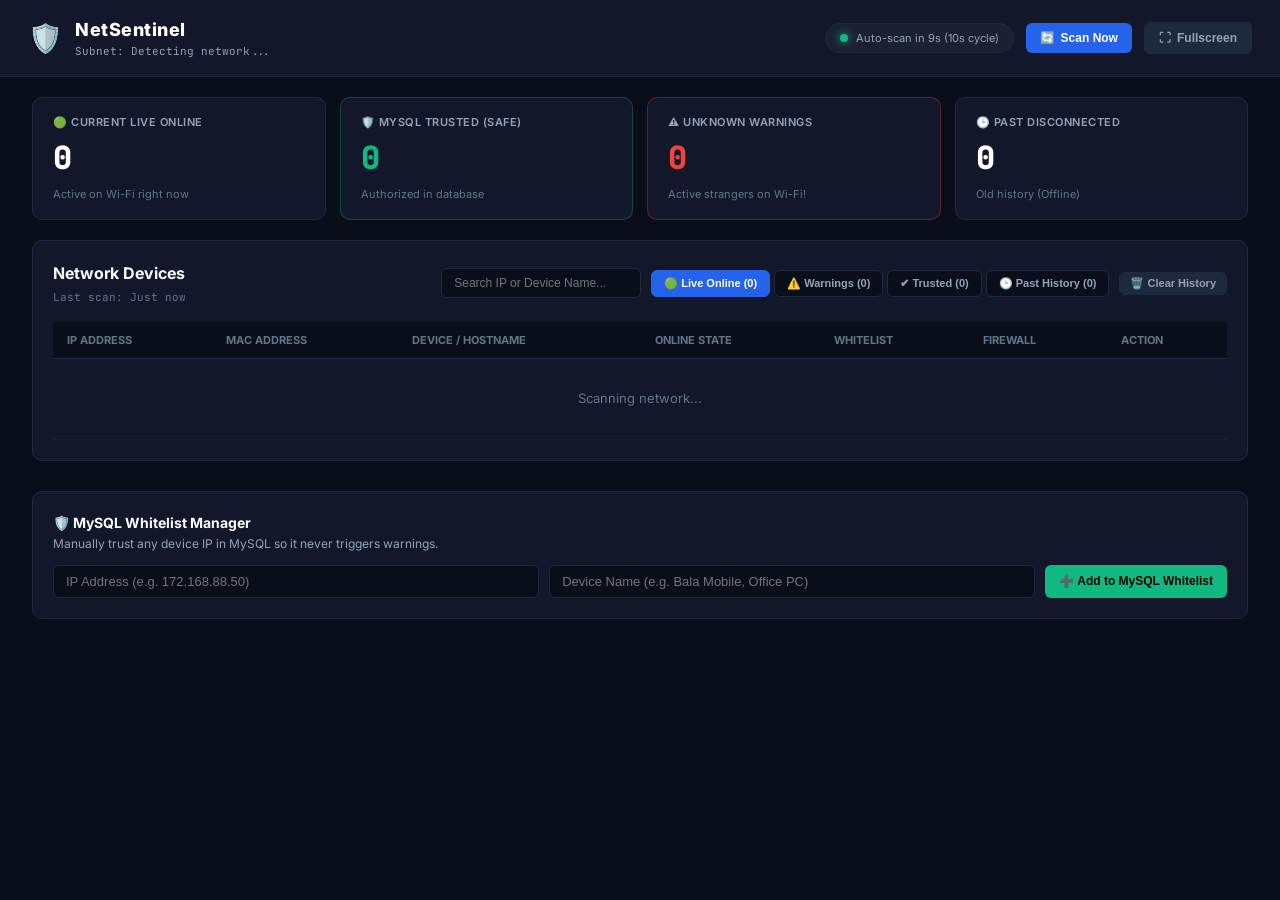
==== Mentrox/static/index.html @ 7c50d4fc "Add files via upload" ====
<!DOCTYPE html>
<html lang="en">
<head>
  <meta charset="UTF-8">
  <meta name="viewport" content="width=device-width, initial-scale=1.0">
  <title>NetSentinel | Live Network Monitor</title>
  <link rel="preconnect" href="https://fonts.googleapis.com">
  <link rel="preconnect" href="https://fonts.gstatic.com" crossorigin>
  <link href="https://fonts.googleapis.com/css2?family=Inter:wght@400;500;600;700;800&family=JetBrains+Mono:wght@500;700&display=swap" rel="stylesheet">
  <link rel="stylesheet" href="style.css">
</head>
<body>

  <!-- Top Simple Navigation -->
  <header class="navbar">
    <div class="brand">
      <span class="brand-icon">🛡️</span>
      <div class="brand-info">
        <h1>NetSentinel</h1>
        <p id="net-subnet-text">Subnet: Detecting network...</p>
      </div>
    </div>

    <div class="nav-right">
      <div class="scan-pill" id="scan-pill">
        <span class="dot"></span>
        <span id="scan-pill-text">Auto-Scan (Every 10s)</span>
      </div>
      <!-- Manual Scan Button -->
      <button class="btn btn-primary" id="btn-scan">
        <span id="scan-icon">🔄</span> Scan Now
      </button>

      <!-- Fullscreen Toggle Button -->
      <button class="btn btn-secondary" id="btn-fullscreen" title="Toggle Fullscreen Mode">
        <span id="fs-icon">⛶</span> Fullscreen
      </button>
    </div>
  </header>

  <main class="container">

    <!-- 4 Clear Metric Cards -->
    <div class="stats-row">
      <div class="stat-card">
        <span class="stat-title">🟢 Current Live Online</span>
        <span class="stat-number" id="num-online">0</span>
        <span class="stat-sub">Active on Wi-Fi right now</span>
      </div>

      <div class="stat-card card-safe">
        <span class="stat-title">🛡️ MySQL Trusted (Safe)</span>
        <span class="stat-number color-safe" id="num-safe">0</span>
        <span class="stat-sub">Authorized in database</span>
      </div>

      <div class="stat-card card-danger" id="box-warning-stat">
        <span class="stat-title">⚠️ Unknown Warnings</span>
        <span class="stat-number color-danger" id="num-warn">0</span>
        <span class="stat-sub">Active strangers on Wi-Fi!</span>
      </div>

      <div class="stat-card">
        <span class="stat-title">🕒 Past Disconnected</span>
        <span class="stat-number color-dim" id="num-offline">0</span>
        <span class="stat-sub">Old history (Offline)</span>
      </div>
    </div>

    <!-- Red Alert Box: Only shows for CURRENTLY ONLINE unknown IPs -->
    <div class="alert-box" id="warning-banner" style="display: none;">
      <div class="alert-header">
        <div class="alert-title">
          <span class="alert-badge">⚠️ LIVE WARNING</span>
          <h3>Unknown Device Currently Connected to Your Network</h3>
        </div>
        <span class="alert-help">These devices are responding live right now but are not in your MySQL whitelist. Click <strong>Trust</strong> or <strong>Block</strong>.</span>
      </div>
      <div class="alert-cards-grid" id="warning-list"></div>
    </div>

    <!-- Devices Table Panel -->
    <div class="panel">
      <div class="panel-top">
        <div class="panel-left">
          <h2>Network Devices</h2>
          <span class="panel-meta" id="scan-time-meta">Last scan: Just now</span>
        </div>

        <div class="panel-actions">
          <input type="text" id="search-input" placeholder="Search IP or Device Name..." class="search-box">
          
          <!-- Category Tabs -->
          <div class="filter-group">
            <button class="tab-btn active" data-tab="online">🟢 Live Online (<span id="tab-count-online">0</span>)</button>
            <button class="tab-btn btn-tab-warn" data-tab="warn">⚠️ Warnings (<span id="tab-count-warn">0</span>)</button>
            <button class="tab-btn" data-tab="safe">✔ Trusted (<span id="tab-count-safe">0</span>)</button>
            <button class="tab-btn" data-tab="offline">🕒 Past History (<span id="tab-count-offline">0</span>)</button>
          </div>

          <!-- Clear Past Offline History Button -->
          <button class="btn btn-secondary btn-sm" id="btn-clear-history" title="Clear all past disconnected devices">
            🗑️ Clear History
          </button>
        </div>
      </div>

      <div class="table-wrap">
        <table class="simple-table">
          <thead>
            <tr>
              <th>IP ADDRESS</th>
              <th>MAC ADDRESS</th>
              <th>DEVICE / HOSTNAME</th>
              <th>ONLINE STATE</th>
              <th>WHITELIST</th>
              <th>FIREWALL</th>
              <th>ACTION</th>
            </tr>
          </thead>
          <tbody id="devices-tbody">
            <tr><td colspan="7" class="empty-cell">Scanning network...</td></tr>
          </tbody>
        </table>
      </div>
    </div>

    <!-- Quick Manual Whitelist Add (Bottom) -->
    <div class="panel simple-add-panel">
      <div class="add-header">
        <h3>🛡️ MySQL Whitelist Manager</h3>
        <p>Manually trust any device IP in MySQL so it never triggers warnings.</p>
      </div>

      <form id="form-quick-add" class="quick-form">
        <input type="text" id="manual-ip" placeholder="IP Address (e.g. 172.168.88.50)" required>
        <input type="text" id="manual-name" placeholder="Device Name (e.g. Bala Mobile, Office PC)">
        <button type="submit" class="btn btn-safe">➕ Add to MySQL Whitelist</button>
      </form>
    </div>

  </main>

  <script src="app.js"></script>
</body>
</html>
---- Mentrox/static/style.css ----
/* NetSentinel: Clean & Simple Theme */
:root {
  --bg-main: #0a0e1a;
  --bg-card: #121829;
  --bg-hover: #182035;
  --border: #1f2a42;
  --border-focus: #3b82f6;

  --text: #f8fafc;
  --text-muted: #94a3b8;
  --text-dim: #64748b;

  --green: #10b981;
  --green-bg: rgba(16, 185, 129, 0.12);
  --red: #ef4444;
  --red-bg: rgba(239, 68, 68, 0.12);
  --yellow: #f59e0b;
  --blue: #0284c7;

  --radius: 10px;
  --font: 'Inter', -apple-system, BlinkMacSystemFont, sans-serif;
  --mono: 'JetBrains Mono', monospace;
}

* {
  box-sizing: border-box;
  margin: 0;
  padding: 0;
}

body {
  background-color: var(--bg-main);
  color: var(--text);
  font-family: var(--font);
  font-size: 14px;
  line-height: 1.5;
  min-height: 100vh;
}

/* Navbar */
.navbar {
  display: flex;
  justify-content: space-between;
  align-items: center;
  padding: 16px 28px;
  background: var(--bg-card);
  border-bottom: 1px solid var(--border);
  position: sticky;
  top: 0;
  z-index: 100;
}

.brand {
  display: flex;
  align-items: center;
  gap: 12px;
}

.brand-icon {
  font-size: 28px;
}

.brand-info h1 {
  font-size: 18px;
  font-weight: 800;
  color: #fff;
  letter-spacing: 0.5px;
}

.brand-info p {
  font-size: 11px;
  color: var(--text-muted);
  font-family: var(--mono);
}

.nav-right {
  display: flex;
  align-items: center;
  gap: 12px;
}

.scan-pill {
  display: flex;
  align-items: center;
  gap: 8px;
  padding: 6px 14px;
  background: rgba(255, 255, 255, 0.04);
  border: 1px solid var(--border);
  border-radius: 20px;
  font-size: 11px;
  color: var(--text-muted);
}

.dot {
  width: 8px;
  height: 8px;
  border-radius: 50%;
  background: var(--green);
  box-shadow: 0 0 8px var(--green);
  animation: pulse 2s infinite ease-in-out;
}

@keyframes pulse {
  0% { transform: scale(0.9); opacity: 0.7; }
  50% { transform: scale(1.3); opacity: 1; }
  100% { transform: scale(0.9); opacity: 0.7; }
}

/* Container - Full Screen Width */
.container {
  width: 100%;
  max-width: 100%;
  margin: 0;
  padding: 20px 32px;
  display: flex;
  flex-direction: column;
  gap: 20px;
}

/* 4 Simple Stats Cards */
.stats-row {
  display: grid;
  grid-template-columns: repeat(4, 1fr);
  gap: 14px;
}

@media (max-width: 860px) {
  .stats-row {
    grid-template-columns: repeat(2, 1fr);
  }
}

.stat-card {
  background: var(--bg-card);
  border: 1px solid var(--border);
  border-radius: var(--radius);
  padding: 16px 20px;
  display: flex;
  flex-direction: column;
}

.stat-title {
  font-size: 11px;
  color: var(--text-muted);
  font-weight: 600;
  text-transform: uppercase;
  letter-spacing: 0.5px;
}

.stat-number {
  font-size: 32px;
  font-weight: 800;
  font-family: var(--mono);
  margin: 4px 0;
  color: #fff;
}

.stat-sub {
  font-size: 11px;
  color: var(--text-dim);
}

.card-safe {
  border-color: rgba(16, 185, 129, 0.3);
}

.card-danger {
  border-color: rgba(239, 68, 68, 0.3);
}

.card-danger.active-alert {
  background: linear-gradient(135deg, rgba(239, 68, 68, 0.15), var(--bg-card));
  border-color: var(--red);
  box-shadow: 0 0 16px rgba(239, 68, 68, 0.2);
}

.color-safe { color: var(--green) !important; }
.color-danger { color: var(--red) !important; }
.color-blocked { color: #f87171 !important; }

/* Red Warning Banner */
.alert-box {
  background: linear-gradient(180deg, rgba(239, 68, 68, 0.15), rgba(239, 68, 68, 0.05));
  border: 1px solid rgba(239, 68, 68, 0.4);
  border-left: 5px solid var(--red);
  border-radius: var(--radius);
  padding: 18px 20px;
}

.alert-header {
  margin-bottom: 14px;
}

.alert-title {
  display: flex;
  align-items: center;
  gap: 10px;
  margin-bottom: 4px;
}

.alert-badge {
  background: var(--red);
  color: #fff;
  font-size: 10px;
  font-weight: 800;
  padding: 2px 8px;
  border-radius: 4px;
}

.alert-title h3 {
  font-size: 16px;
  font-weight: 700;
}

.alert-help {
  font-size: 12px;
  color: #cbd5e1;
}

.alert-cards-grid {
  display: grid;
  grid-template-columns: repeat(auto-fill, minmax(280px, 1fr));
  gap: 10px;
}

.warn-card {
  background: #181726;
  border: 1px solid rgba(239, 68, 68, 0.3);
  border-radius: 8px;
  padding: 12px 14px;
  display: flex;
  flex-direction: column;
  gap: 6px;
}

.warn-card-ip {
  font-size: 16px;
  font-weight: 800;
  font-family: var(--mono);
  color: #fca5a5;
}

.warn-card-meta {
  font-size: 11px;
  color: var(--text-muted);
}

.warn-card-actions {
  display: flex;
  gap: 8px;
  margin-top: 6px;
  padding-top: 8px;
  border-top: 1px solid rgba(255, 255, 255, 0.05);
}

/* Simple Panel */
.panel {
  background: var(--bg-card);
  border: 1px solid var(--border);
  border-radius: var(--radius);
  padding: 20px;
}

.panel-top {
  display: flex;
  justify-content: space-between;
  align-items: center;
  margin-bottom: 16px;
  flex-wrap: wrap;
  gap: 12px;
}

.panel-left h2 {
  font-size: 16px;
  font-weight: 700;
}

.panel-meta {
  font-size: 11px;
  color: var(--text-dim);
  font-family: var(--mono);
}

.panel-actions {
  display: flex;
  align-items: center;
  gap: 10px;
  flex-wrap: wrap;
}

.search-box {
  background: #090e1a;
  border: 1px solid var(--border);
  color: #fff;
  padding: 7px 12px;
  border-radius: 6px;
  font-size: 12px;
  width: 200px;
  outline: none;
}

.search-box:focus {
  border-color: var(--blue);
}

.filter-group {
  display: flex;
  gap: 4px;
}

.tab-btn {
  background: #090e1a;
  border: 1px solid var(--border);
  color: var(--text-muted);
  padding: 6px 12px;
  border-radius: 6px;
  font-size: 11px;
  font-weight: 600;
  cursor: pointer;
}

.tab-btn:hover {
  color: #fff;
}

.tab-btn.active {
  background: #2563eb;
  color: #fff;
  border-color: #2563eb;
}

.btn-tab-warn.active {
  background: var(--red);
  border-color: var(--red);
}

/* Simple Table */
.table-wrap {
  overflow-x: auto;
}

.simple-table {
  width: 100%;
  border-collapse: collapse;
  text-align: left;
  font-size: 13px;
}

.simple-table th {
  padding: 10px 14px;
  background: #090e1a;
  color: var(--text-dim);
  font-size: 11px;
  font-weight: 700;
  border-bottom: 1px solid var(--border);
}

.simple-table td {
  padding: 12px 14px;
  border-bottom: 1px solid #172138;
}

.simple-table tr:hover {
  background: var(--bg-hover);
}

.row-warn {
  background: rgba(239, 68, 68, 0.05);
}

.ip-text {
  font-family: var(--mono);
  font-weight: 700;
  color: #fff;
}

.mac-text {
  font-family: var(--mono);
  font-size: 11px;
  color: var(--text-muted);
}

/* Badges */
.badge {
  display: inline-flex;
  align-items: center;
  gap: 4px;
  padding: 4px 8px;
  border-radius: 4px;
  font-size: 11px;
  font-weight: 700;
}

.badge-safe {
  background: var(--green-bg);
  color: var(--green);
  border: 1px solid rgba(16, 185, 129, 0.3);
}

.badge-warn {
  background: var(--red-bg);
  color: var(--red);
  border: 1px solid rgba(239, 68, 68, 0.3);
}

.badge-blocked {
  background: rgba(239, 68, 68, 0.2);
  color: #fca5a5;
  border: 1px solid #ef4444;
}

.empty-cell {
  text-align: center;
  padding: 30px !important;
  color: var(--text-dim);
}

/* Buttons */
.btn {
  display: inline-flex;
  align-items: center;
  justify-content: center;
  gap: 6px;
  padding: 8px 14px;
  border-radius: 6px;
  font-size: 12px;
  font-weight: 600;
  cursor: pointer;
  border: none;
  transition: all 0.2s;
}

.btn-primary {
  background: #2563eb;
  color: #fff;
}

.btn-primary:hover {
  background: #1d4ed8;
}

.btn-safe {
  background: var(--green);
  color: #000;
  font-weight: 700;
}

.btn-safe:hover {
  background: #059669;
}

.btn-danger {
  background: var(--red);
  color: #fff;
}

.btn-danger:hover {
  background: #dc2626;
}

.btn-secondary {
  background: #1e293b;
  border: 1px solid var(--border);
  color: var(--text-muted);
}

.btn-secondary:hover {
  background: #334155;
  color: #fff;
}

.btn-sm {
  padding: 4px 10px;
  font-size: 11px;
}

.action-btns {
  display: flex;
  gap: 6px;
}

/* Quick Add Whitelist Bottom Panel */
.simple-add-panel {
  margin-top: 10px;
}

.add-header {
  margin-bottom: 12px;
}

.add-header h3 {
  font-size: 14px;
  font-weight: 700;
  margin-bottom: 2px;
}

.add-header p {
  font-size: 12px;
  color: var(--text-muted);
}

.quick-form {
  display: flex;
  gap: 10px;
  flex-wrap: wrap;
}

.quick-form input {
  background: #090e1a;
  border: 1px solid var(--border);
  color: #fff;
  padding: 8px 12px;
  border-radius: 6px;
  font-size: 13px;
  flex: 1;
  min-width: 220px;
  outline: none;
}

.quick-form input:focus {
  border-color: var(--border-focus);
}
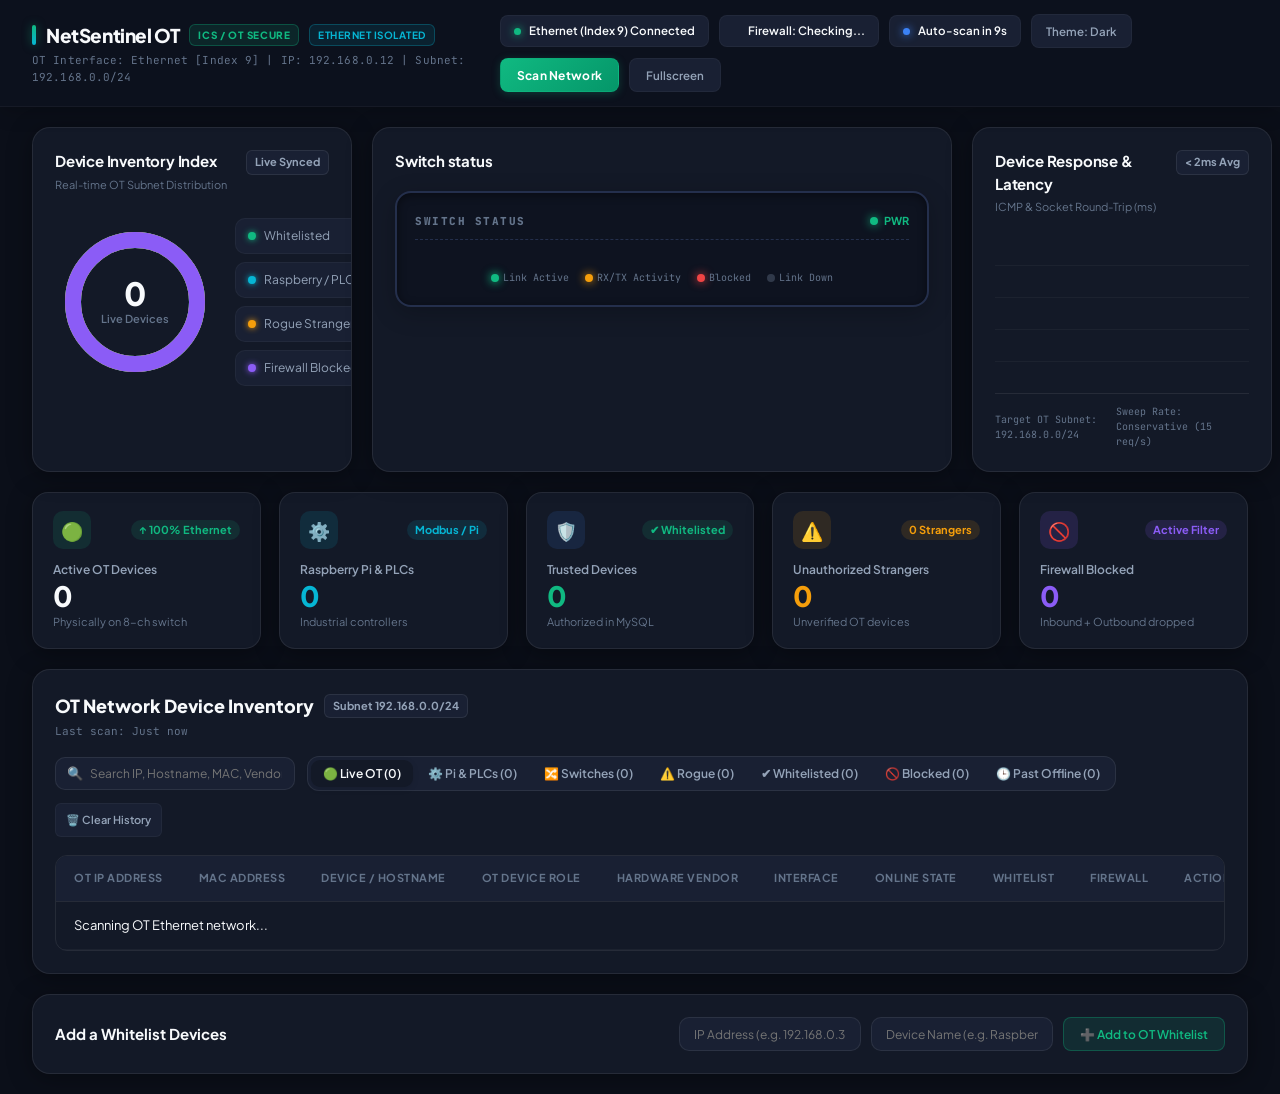
==== commit c53ed7fc: "Add files via upload" ====
--- a/Mentrox/static/index.html
+++ b/Mentrox/static/index.html
@@ -1,105 +1,317 @@
 <!DOCTYPE html>
-<html lang="en">
+<html lang="en" data-theme="dark">
+
 <head>
   <meta charset="UTF-8">
   <meta name="viewport" content="width=device-width, initial-scale=1.0">
-  <title>NetSentinel | Live Network Monitor</title>
+  <title>NetSentinel OT | Industrial Network Security & Switch Discovery</title>
   <link rel="preconnect" href="https://fonts.googleapis.com">
   <link rel="preconnect" href="https://fonts.gstatic.com" crossorigin>
-  <link href="https://fonts.googleapis.com/css2?family=Inter:wght@400;500;600;700;800&family=JetBrains+Mono:wght@500;700&display=swap" rel="stylesheet">
+  <link
+    href="https://fonts.googleapis.com/css2?family=Plus+Jakarta+Sans:wght@400;500;600;700;800&family=JetBrains+Mono:wght@500;700&display=swap"
+    rel="stylesheet">
   <link rel="stylesheet" href="style.css">
 </head>
+
 <body>
 
-  <!-- Top Simple Navigation -->
+  <!-- Top Navigation Bar -->
   <header class="navbar">
     <div class="brand">
-      <span class="brand-icon">🛡️</span>
       <div class="brand-info">
-        <h1>NetSentinel</h1>
-        <p id="net-subnet-text">Subnet: Detecting network...</p>
+        <div class="brand-title-row">
+          <h1>NetSentinel OT</h1>
+          <span class="ot-badge">ICS / OT SECURE</span>
+          <span class="isolation-badge">ETHERNET ISOLATED</span>
+        </div>
+        <p id="net-subnet-text">OT Interface: Ethernet [Index 9] | IP: 192.168.0.12 | Subnet: 192.168.0.0/24</p>
       </div>
     </div>
 
     <div class="nav-right">
-      <div class="scan-pill" id="scan-pill">
-        <span class="dot"></span>
-        <span id="scan-pill-text">Auto-Scan (Every 10s)</span>
-      </div>
+      <!-- Interface Connection Pill -->
+      <div class="status-pill" id="iface-pill">
+        <span class="dot dot-green" id="iface-dot"></span>
+        <span id="iface-status-text">Ethernet (Index 9) Connected</span>
+      </div>
+
+      <!-- Windows Firewall Privilege Pill -->
+      <div class="status-pill" id="admin-pill" title="Firewall privilege level">
+        <span class="dot" id="admin-dot"></span>
+        <span id="admin-pill-text">Firewall: Checking...</span>
+      </div>
+
+      <!-- Auto-Scan Countdown Pill -->
+      <div class="status-pill scan-pill" id="scan-pill">
+        <span class="dot dot-pulse" id="scan-pulse-dot"></span>
+        <span id="scan-pill-text">Auto-scan in 10s</span>
+      </div>
+
+      <!-- Theme Switcher (Dark / Light Mode) -->
+      <button class="theme-toggle-btn" id="btn-theme-toggle" title="Switch Theme (Dark / Light Mode)">
+        <span id="theme-icon">Theme: Dark</span>
+      </button>
+
       <!-- Manual Scan Button -->
-      <button class="btn btn-primary" id="btn-scan">
-        <span id="scan-icon">🔄</span> Scan Now
+      <button class="btn btn-primary" id="btn-scan" title="Trigger instant conservative OT network scan">
+        <span id="scan-icon" class="scan-indicator"></span>Scan Network
       </button>
 
       <!-- Fullscreen Toggle Button -->
       <button class="btn btn-secondary" id="btn-fullscreen" title="Toggle Fullscreen Mode">
-        <span id="fs-icon">⛶</span> Fullscreen
+        Fullscreen
       </button>
     </div>
   </header>
 
   <main class="container">
 
-    <!-- 4 Clear Metric Cards -->
-    <div class="stats-row">
-      <div class="stat-card">
-        <span class="stat-title">🟢 Current Live Online</span>
-        <span class="stat-number" id="num-online">0</span>
-        <span class="stat-sub">Active on Wi-Fi right now</span>
-      </div>
-
-      <div class="stat-card card-safe">
-        <span class="stat-title">🛡️ MySQL Trusted (Safe)</span>
-        <span class="stat-number color-safe" id="num-safe">0</span>
-        <span class="stat-sub">Authorized in database</span>
-      </div>
-
-      <div class="stat-card card-danger" id="box-warning-stat">
-        <span class="stat-title">⚠️ Unknown Warnings</span>
-        <span class="stat-number color-danger" id="num-warn">0</span>
-        <span class="stat-sub">Active strangers on Wi-Fi!</span>
-      </div>
-
-      <div class="stat-card">
-        <span class="stat-title">🕒 Past Disconnected</span>
-        <span class="stat-number color-dim" id="num-offline">0</span>
-        <span class="stat-sub">Old history (Offline)</span>
-      </div>
-    </div>
-
-    <!-- Red Alert Box: Only shows for CURRENTLY ONLINE unknown IPs -->
-    <div class="alert-box" id="warning-banner" style="display: none;">
+    <!-- Disconnected Alert Banner (Hidden by default, shown if Ethernet cable unplugged) -->
+    <div class="alert-box alert-disconnected" id="disconnect-banner" style="display: none;">
       <div class="alert-header">
         <div class="alert-title">
-          <span class="alert-badge">⚠️ LIVE WARNING</span>
-          <h3>Unknown Device Currently Connected to Your Network</h3>
-        </div>
-        <span class="alert-help">These devices are responding live right now but are not in your MySQL whitelist. Click <strong>Trust</strong> or <strong>Block</strong>.</span>
+          <span class="alert-badge">⚠️ OT NETWORK OFFLINE</span>
+          <h3 id="disconnect-title">Ethernet (OT Network) Disconnected</h3>
+        </div>
+        <span class="alert-help" id="disconnect-help">Please verify the Ethernet cable is securely connected between
+          your laptop and the 8-channel OT switch, and verify the switch is powered on.</span>
+      </div>
+    </div>
+
+    <!-- ===================================================================== -->
+    <!-- SECTION 1: GRAPHICAL DATA & ANIMATIONS (Inspired by modern analytics) -->
+    <!-- ===================================================================== -->
+    <section class="visual-hub-grid">
+
+      <!-- CARD 1: Device Security & Inventory Donut Index -->
+      <div class="glass-card donut-card">
+        <div class="card-header">
+          <div class="card-title-group">
+            <h3>Device Inventory Index</h3>
+            <span class="card-subtitle">Real-time OT Subnet Distribution</span>
+          </div>
+          <span class="badge badge-subtle" id="donut-sync-badge">Live Synced</span>
+        </div>
+
+        <div class="donut-chart-container">
+          <div class="donut-chart-wrapper">
+            <svg class="donut-svg" viewBox="0 0 160 160">
+              <circle class="donut-bg" cx="80" cy="80" r="62" />
+              <!-- Segments rendered dynamically via app.js -->
+              <circle id="donut-segment-safe" class="donut-seg seg-safe" cx="80" cy="80" r="62" />
+              <circle id="donut-segment-plc" class="donut-seg seg-plc" cx="80" cy="80" r="62" />
+              <circle id="donut-segment-warn" class="donut-seg seg-warn" cx="80" cy="80" r="62" />
+              <circle id="donut-segment-blocked" class="donut-seg seg-blocked" cx="80" cy="80" r="62" />
+            </svg>
+            <div class="donut-center-data">
+              <span class="donut-big-num" id="donut-total-num">0</span>
+              <span class="donut-sub-text">Live Devices</span>
+            </div>
+          </div>
+
+          <!-- Donut Breakdown Badges -->
+          <div class="donut-legend-grid">
+            <div class="legend-pill" id="leg-safe">
+              <span class="legend-dot dot-safe"></span>
+              <span class="legend-label">Whitelisted</span>
+              <strong class="legend-value" id="leg-safe-val">0</strong>
+            </div>
+            <div class="legend-pill" id="leg-plc">
+              <span class="legend-dot dot-plc"></span>
+              <span class="legend-label">Raspberry / PLC</span>
+              <strong class="legend-value" id="leg-plc-val">0</strong>
+            </div>
+            <div class="legend-pill" id="leg-warn">
+              <span class="legend-dot dot-warn"></span>
+              <span class="legend-label">Rogue Strangers</span>
+              <strong class="legend-value" id="leg-warn-val">0</strong>
+            </div>
+            <div class="legend-pill" id="leg-blocked">
+              <span class="legend-dot dot-blocked"></span>
+              <span class="legend-label">Firewall Blocked</span>
+              <strong class="legend-value" id="leg-blocked-val">0</strong>
+            </div>
+          </div>
+        </div>
+      </div>
+
+      <!-- CARD 2: Physical 8-Port Switch Visualizer -->
+      <div class="glass-card switch-visualizer-card">
+        <div class="card-header">
+          <div class="card-title-group">
+            <h3>Switch status</h3>
+          </div>
+        </div>
+
+        <div class="switch-chassis">
+          <div class="switch-bezel">
+            <div class="switch-branding">
+              <span class="switch-logo">SWITCH STATUS</span>
+              <span class="switch-power-led" title="Power OK"><span class="led-dot led-green-pulse"></span> PWR</span>
+            </div>
+
+            <!-- 8 RJ45 Ports Layout (Enlarged Size with Dynamic Pulse & Traffic Animations) -->
+            <div class="switch-ports-grid" id="switch-ports-container">
+              <!-- Dynamically populated 8 ports via app.js -->
+            </div>
+          </div>
+          <div class="switch-footer-note">
+            <span class="port-legend-item"><span class="led-dot led-green"></span> Link Active</span>
+            <span class="port-legend-item"><span class="led-dot led-amber-blink"></span> RX/TX Activity</span>
+            <span class="port-legend-item"><span class="led-dot led-red"></span> Blocked</span>
+            <span class="port-legend-item"><span class="led-dot led-grey"></span> Link Down</span>
+          </div>
+        </div>
+      </div>
+
+      <!-- CARD 3: Device Latency & Traffic Column Chart (Deal Value style) -->
+      <div class="glass-card barchart-card">
+        <div class="card-header">
+          <div class="card-title-group">
+            <h3>Device Response & Latency</h3>
+            <span class="card-subtitle">ICMP & Socket Round-Trip (ms)</span>
+          </div>
+          <span class="badge badge-subtle" id="latency-summary-badge">&lt; 2ms Avg</span>
+        </div>
+
+        <div class="barchart-wrapper" id="latency-chart-container">
+          <!-- Dynamically populated animated vertical bars -->
+        </div>
+
+        <div class="barchart-footer">
+          <span>Target OT Subnet: 192.168.0.0/24</span>
+          <span id="scan-rate-info">Sweep Rate: Conservative (15 req/s)</span>
+        </div>
+      </div>
+
+    </section>
+
+    <!-- ===================================================================== -->
+    <!-- SECTION 2: EXECUTIVE KPI METRIC CARDS (Inspired by dark analytics)   -->
+    <!-- ===================================================================== -->
+    <section class="kpi-grid">
+      <!-- KPI 1: Live Devices -->
+      <div class="kpi-card" id="kpi-live">
+        <div class="kpi-top">
+          <div class="kpi-icon-wrap icon-emerald">
+            <span>🟢</span>
+          </div>
+          <span class="kpi-trend trend-positive">↑ 100% Ethernet</span>
+        </div>
+        <div class="kpi-content">
+          <span class="kpi-label">Active OT Devices</span>
+          <h2 class="kpi-value" id="num-online">0</h2>
+          <span class="kpi-sub">Physically on 8-ch switch</span>
+        </div>
+      </div>
+
+      <!-- KPI 2: PLCs & Raspberry Pi -->
+      <div class="kpi-card" id="kpi-plc">
+        <div class="kpi-top">
+          <div class="kpi-icon-wrap icon-cyan">
+            <span>⚙️</span>
+          </div>
+          <span class="kpi-trend trend-neutral">Modbus / Pi</span>
+        </div>
+        <div class="kpi-content">
+          <span class="kpi-label">Raspberry Pi & PLCs</span>
+          <h2 class="kpi-value color-plc" id="num-plc">0</h2>
+          <span class="kpi-sub">Industrial controllers</span>
+        </div>
+      </div>
+
+      <!-- KPI 3: Whitelisted Safe Devices -->
+      <div class="kpi-card" id="kpi-safe">
+        <div class="kpi-top">
+          <div class="kpi-icon-wrap icon-blue">
+            <span>🛡️</span>
+          </div>
+          <span class="kpi-trend trend-positive">✔ Whitelisted</span>
+        </div>
+        <div class="kpi-content">
+          <span class="kpi-label">Trusted Devices</span>
+          <h2 class="kpi-value color-safe" id="num-safe">0</h2>
+          <span class="kpi-sub">Authorized in MySQL</span>
+        </div>
+      </div>
+
+      <!-- KPI 4: Rogue Unknown Strangers -->
+      <div class="kpi-card" id="kpi-warn">
+        <div class="kpi-top">
+          <div class="kpi-icon-wrap icon-amber">
+            <span>⚠️</span>
+          </div>
+          <span class="kpi-trend trend-warn" id="kpi-warn-trend">0 Strangers</span>
+        </div>
+        <div class="kpi-content">
+          <span class="kpi-label">Unauthorized Strangers</span>
+          <h2 class="kpi-value color-danger" id="num-warn">0</h2>
+          <span class="kpi-sub">Unverified OT devices</span>
+        </div>
+      </div>
+
+      <!-- KPI 5: Firewall Blocked Devices -->
+      <div class="kpi-card" id="kpi-blocked">
+        <div class="kpi-top">
+          <div class="kpi-icon-wrap icon-purple">
+            <span>🚫</span>
+          </div>
+          <span class="kpi-trend trend-blocked" id="kpi-blocked-trend">Active Filter</span>
+        </div>
+        <div class="kpi-content">
+          <span class="kpi-label">Firewall Blocked</span>
+          <h2 class="kpi-value color-blocked" id="num-blocked">0</h2>
+          <span class="kpi-sub">Inbound + Outbound dropped</span>
+        </div>
+      </div>
+    </section>
+
+    <!-- Red Alert Box: Only shows for LIVE unauthorized devices on OT network -->
+    <div class="alert-box alert-warning-dynamic" id="warning-banner" style="display: none;">
+      <div class="alert-header">
+        <div class="alert-title">
+          <span class="alert-badge pulse-badge">⚠️ OT INTRUSION WARNING</span>
+          <h3>Unauthorized Rogue Device Detected on Physical OT Switch</h3>
+        </div>
+        <span class="alert-help">These devices are responding on the 192.168.0.0/24 OT network but are not whitelisted
+          in MySQL. Click <strong>Whitelist</strong> or <strong>Block</strong>.</span>
       </div>
       <div class="alert-cards-grid" id="warning-list"></div>
     </div>
 
-    <!-- Devices Table Panel -->
-    <div class="panel">
+    <!-- ===================================================================== -->
+    <!-- SECTION 3: INVENTORY TABLE PANEL WITH MODERN CONTROLS                 -->
+    <!-- ===================================================================== -->
+    <div class="glass-card table-panel">
       <div class="panel-top">
         <div class="panel-left">
-          <h2>Network Devices</h2>
+          <div class="table-title-row">
+            <h2>OT Network Device Inventory</h2>
+            <span class="badge badge-subtle">Subnet 192.168.0.0/24</span>
+          </div>
           <span class="panel-meta" id="scan-time-meta">Last scan: Just now</span>
         </div>
 
         <div class="panel-actions">
-          <input type="text" id="search-input" placeholder="Search IP or Device Name..." class="search-box">
-          
-          <!-- Category Tabs -->
+          <div class="search-wrap">
+            <span class="search-icon">🔍</span>
+            <input type="text" id="search-input" placeholder="Search IP, Hostname, MAC, Vendor..." class="search-box">
+          </div>
+
+          <!-- Category Filter Tabs -->
           <div class="filter-group">
-            <button class="tab-btn active" data-tab="online">🟢 Live Online (<span id="tab-count-online">0</span>)</button>
-            <button class="tab-btn btn-tab-warn" data-tab="warn">⚠️ Warnings (<span id="tab-count-warn">0</span>)</button>
-            <button class="tab-btn" data-tab="safe">✔ Trusted (<span id="tab-count-safe">0</span>)</button>
-            <button class="tab-btn" data-tab="offline">🕒 Past History (<span id="tab-count-offline">0</span>)</button>
+            <button class="tab-btn active" data-tab="online">🟢 Live OT (<span id="tab-count-online">0</span>)</button>
+            <button class="tab-btn btn-tab-plc" data-tab="plc">⚙️ Pi & PLCs (<span id="tab-count-plc">0</span>)</button>
+            <button class="tab-btn btn-tab-switch" data-tab="switch">🔀 Switches (<span
+                id="tab-count-switch">0</span>)</button>
+            <button class="tab-btn btn-tab-warn" data-tab="warn">⚠️ Rogue (<span id="tab-count-warn">0</span>)</button>
+            <button class="tab-btn" data-tab="safe">✔ Whitelisted (<span id="tab-count-safe">0</span>)</button>
+            <button class="tab-btn" data-tab="blocked">🚫 Blocked (<span id="tab-count-blocked">0</span>)</button>
+            <button class="tab-btn" data-tab="offline">🕒 Past Offline (<span id="tab-count-offline">0</span>)</button>
           </div>
 
           <!-- Clear Past Offline History Button -->
-          <button class="btn btn-secondary btn-sm" id="btn-clear-history" title="Clear all past disconnected devices">
+          <button class="btn btn-secondary btn-sm" id="btn-clear-history" title="Clear disconnected historical devices">
             🗑️ Clear History
           </button>
         </div>
@@ -109,9 +321,12 @@
         <table class="simple-table">
           <thead>
             <tr>
-              <th>IP ADDRESS</th>
+              <th>OT IP ADDRESS</th>
               <th>MAC ADDRESS</th>
               <th>DEVICE / HOSTNAME</th>
+              <th>OT DEVICE ROLE</th>
+              <th>HARDWARE VENDOR</th>
+              <th>INTERFACE</th>
               <th>ONLINE STATE</th>
               <th>WHITELIST</th>
               <th>FIREWALL</th>
@@ -119,23 +334,26 @@
             </tr>
           </thead>
           <tbody id="devices-tbody">
-            <tr><td colspan="7" class="empty-cell">Scanning network...</td></tr>
+            <tr>
+              <td colspan="10" class="empty-cell">Scanning OT Ethernet network...</td>
+            </tr>
           </tbody>
         </table>
       </div>
     </div>
 
     <!-- Quick Manual Whitelist Add (Bottom) -->
-    <div class="panel simple-add-panel">
+    <div class="glass-card simple-add-panel">
       <div class="add-header">
-        <h3>🛡️ MySQL Whitelist Manager</h3>
-        <p>Manually trust any device IP in MySQL so it never triggers warnings.</p>
+        <div class="add-title-group">
+          <h3>Add a Whitelist Devices</h3>
+        </div>
       </div>
 
       <form id="form-quick-add" class="quick-form">
-        <input type="text" id="manual-ip" placeholder="IP Address (e.g. 172.168.88.50)" required>
-        <input type="text" id="manual-name" placeholder="Device Name (e.g. Bala Mobile, Office PC)">
-        <button type="submit" class="btn btn-safe">➕ Add to MySQL Whitelist</button>
+        <input type="text" id="manual-ip" placeholder="IP Address (e.g. 192.168.0.3 or 192.168.0.50)" required>
+        <input type="text" id="manual-name" placeholder="Device Name (e.g. Raspberry Pi 4, Siemens S7-1200, Switch)">
+        <button type="submit" class="btn btn-safe">➕ Add to OT Whitelist</button>
       </form>
     </div>
 
@@ -143,4 +361,5 @@
 
   <script src="app.js"></script>
 </body>
-</html>
+
+</html>
--- a/Mentrox/static/style.css
+++ b/Mentrox/static/style.css
@@ -1,112 +1,109 @@
-/* NetSentinel: Clean & Simple Theme */
+/* ==========================================================================
+   NETSENTINEL OT: Modern Industrial Cybersecurity Dashboard Theme
+   Supports Dark Analytics Theme (Image 2) & Light Executive Theme (Image 1)
+   ========================================================================== */
+
+/* -------------------------------------------------------------
+   1. Theme Variables
+   ------------------------------------------------------------- */
 :root {
-  --bg-main: #0a0e1a;
-  --bg-card: #121829;
-  --bg-hover: #182035;
-  --border: #1f2a42;
-  --border-focus: #3b82f6;
-
-  --text: #f8fafc;
-  --text-muted: #94a3b8;
-  --text-dim: #64748b;
-
-  --green: #10b981;
-  --green-bg: rgba(16, 185, 129, 0.12);
-  --red: #ef4444;
-  --red-bg: rgba(239, 68, 68, 0.12);
-  --yellow: #f59e0b;
-  --blue: #0284c7;
-
-  --radius: 10px;
-  --font: 'Inter', -apple-system, BlinkMacSystemFont, sans-serif;
-  --mono: 'JetBrains Mono', monospace;
-}
-
+  --font-main: 'Plus Jakarta Sans', -apple-system, BlinkMacSystemFont, sans-serif;
+  --font-mono: 'JetBrains Mono', monospace;
+  --transition-speed: 0.25s;
+}
+
+/* DARK THEME (Default - Inspired by Image 2) */
+[data-theme="dark"] {
+  --bg-body: #0b0f19;
+  --bg-card: #131927;
+  --bg-card-subtle: #192033;
+  --bg-card-hover: #1e263d;
+  --border-card: rgba(255, 255, 255, 0.08);
+  --border-subtle: rgba(255, 255, 255, 0.04);
+  
+  --text-primary: #f8fafc;
+  --text-secondary: #94a3b8;
+  --text-muted: #64748b;
+  --text-dim: #475569;
+
+  --accent-emerald: #10b981;
+  --accent-emerald-bg: rgba(16, 185, 129, 0.12);
+  --accent-cyan: #06b6d4;
+  --accent-cyan-bg: rgba(6, 182, 212, 0.12);
+  --accent-blue: #3b82f6;
+  --accent-blue-bg: rgba(59, 130, 246, 0.12);
+  --accent-amber: #f59e0b;
+  --accent-amber-bg: rgba(245, 158, 11, 0.12);
+  --accent-red: #ef4444;
+  --accent-red-bg: rgba(239, 68, 68, 0.14);
+  --accent-purple: #8b5cf6;
+  --accent-purple-bg: rgba(139, 92, 246, 0.14);
+
+  --switch-chassis-bg: #0e1320;
+  --switch-port-bg: #182033;
+  --switch-port-active: #152238;
+  --switch-port-border: #242f4c;
+
+  --shadow-card: 0 4px 24px rgba(0, 0, 0, 0.35);
+  --shadow-glow: 0 0 20px rgba(16, 185, 129, 0.15);
+}
+
+/* LIGHT THEME (Toggleable - Inspired by Image 1) */
+[data-theme="light"] {
+  --bg-body: #f4f6fb;
+  --bg-card: #ffffff;
+  --bg-card-subtle: #f8fafc;
+  --bg-card-hover: #f1f5f9;
+  --border-card: #e2e8f0;
+  --border-subtle: #edf2f7;
+
+  --text-primary: #0f172a;
+  --text-secondary: #475569;
+  --text-muted: #64748b;
+  --text-dim: #94a3b8;
+
+  --accent-emerald: #059669;
+  --accent-emerald-bg: rgba(5, 150, 105, 0.1);
+  --accent-cyan: #0284c7;
+  --accent-cyan-bg: rgba(2, 132, 199, 0.1);
+  --accent-blue: #2563eb;
+  --accent-blue-bg: rgba(37, 99, 235, 0.1);
+  --accent-amber: #d97706;
+  --accent-amber-bg: rgba(217, 119, 6, 0.1);
+  --accent-red: #dc2626;
+  --accent-red-bg: rgba(220, 38, 38, 0.1);
+  --accent-purple: #7c3aed;
+  --accent-purple-bg: rgba(124, 58, 237, 0.1);
+
+  --switch-chassis-bg: #f1f5f9;
+  --switch-port-bg: #e2e8f0;
+  --switch-port-active: #dbeafe;
+  --switch-port-border: #cbd5e1;
+
+  --shadow-card: 0 4px 20px rgba(0, 0, 0, 0.05);
+  --shadow-glow: 0 0 20px rgba(37, 99, 235, 0.1);
+}
+
+/* -------------------------------------------------------------
+   2. Reset & Global Styles
+   ------------------------------------------------------------- */
 * {
   box-sizing: border-box;
   margin: 0;
   padding: 0;
+  transition: background-color var(--transition-speed), border-color var(--transition-speed);
 }
 
 body {
-  background-color: var(--bg-main);
-  color: var(--text);
-  font-family: var(--font);
+  background-color: var(--bg-body);
+  color: var(--text-primary);
+  font-family: var(--font-main);
   font-size: 14px;
   line-height: 1.5;
   min-height: 100vh;
-}
-
-/* Navbar */
-.navbar {
-  display: flex;
-  justify-content: space-between;
-  align-items: center;
-  padding: 16px 28px;
-  background: var(--bg-card);
-  border-bottom: 1px solid var(--border);
-  position: sticky;
-  top: 0;
-  z-index: 100;
-}
-
-.brand {
-  display: flex;
-  align-items: center;
-  gap: 12px;
-}
-
-.brand-icon {
-  font-size: 28px;
-}
-
-.brand-info h1 {
-  font-size: 18px;
-  font-weight: 800;
-  color: #fff;
-  letter-spacing: 0.5px;
-}
-
-.brand-info p {
-  font-size: 11px;
-  color: var(--text-muted);
-  font-family: var(--mono);
-}
-
-.nav-right {
-  display: flex;
-  align-items: center;
-  gap: 12px;
-}
-
-.scan-pill {
-  display: flex;
-  align-items: center;
-  gap: 8px;
-  padding: 6px 14px;
-  background: rgba(255, 255, 255, 0.04);
-  border: 1px solid var(--border);
-  border-radius: 20px;
-  font-size: 11px;
-  color: var(--text-muted);
-}
-
-.dot {
-  width: 8px;
-  height: 8px;
-  border-radius: 50%;
-  background: var(--green);
-  box-shadow: 0 0 8px var(--green);
-  animation: pulse 2s infinite ease-in-out;
-}
-
-@keyframes pulse {
-  0% { transform: scale(0.9); opacity: 0.7; }
-  50% { transform: scale(1.3); opacity: 1; }
-  100% { transform: scale(0.9); opacity: 0.7; }
-}
-
-/* Container - Full Screen Width */
+  -webkit-font-smoothing: antialiased;
+}
+
 .container {
   width: 100%;
   max-width: 100%;
@@ -117,226 +114,1144 @@
   gap: 20px;
 }
 
-/* 4 Simple Stats Cards */
-.stats-row {
+/* -------------------------------------------------------------
+   3. Top Navigation Bar (Enhanced Modern Styling)
+   ------------------------------------------------------------- */
+.navbar {
+  display: flex;
+  justify-content: space-between;
+  align-items: center;
+  padding: 14px 32px;
+  background: rgba(13, 18, 31, 0.85);
+  backdrop-filter: blur(16px);
+  -webkit-backdrop-filter: blur(16px);
+  border-bottom: 1px solid var(--border-subtle);
+  position: sticky;
+  top: 0;
+  z-index: 1000;
+  box-shadow: 0 4px 20px -2px rgba(0, 0, 0, 0.25);
+  transition: background 0.3s ease, border-color 0.3s ease;
+}
+
+[data-theme="light"] .navbar {
+  background: rgba(255, 255, 255, 0.9);
+  border-bottom-color: rgba(226, 232, 240, 0.8);
+  box-shadow: 0 4px 16px -2px rgba(0, 0, 0, 0.05);
+}
+
+.brand {
+  display: flex;
+  align-items: center;
+  gap: 16px;
+}
+
+.brand-info {
+  display: flex;
+  flex-direction: column;
+  gap: 3px;
+}
+
+.brand-title-row {
+  display: flex;
+  align-items: center;
+  gap: 10px;
+  position: relative;
+}
+
+.brand-title-row::before {
+  content: '';
+  width: 4px;
+  height: 20px;
+  border-radius: 4px;
+  background: linear-gradient(180deg, var(--accent-emerald) 0%, var(--accent-cyan) 100%);
+  box-shadow: 0 0 10px rgba(16, 185, 129, 0.5);
+  display: inline-block;
+  flex-shrink: 0;
+}
+
+.brand-title-row h1 {
+  font-size: 19px;
+  font-weight: 800;
+  color: var(--text-primary);
+  letter-spacing: -0.4px;
+  margin: 0;
+}
+
+.ot-badge {
+  background: rgba(16, 185, 129, 0.12);
+  color: var(--accent-emerald);
+  border: 1px solid rgba(16, 185, 129, 0.3);
+  font-size: 10px;
+  font-weight: 800;
+  padding: 2.5px 8px;
+  border-radius: 6px;
+  letter-spacing: 0.6px;
+}
+
+.isolation-badge {
+  background: rgba(6, 182, 212, 0.1);
+  color: var(--accent-cyan);
+  font-size: 10px;
+  font-weight: 700;
+  padding: 2.5px 8px;
+  border-radius: 6px;
+  border: 1px solid rgba(6, 182, 212, 0.28);
+  letter-spacing: 0.5px;
+}
+
+.brand-info p {
+  font-size: 11px;
+  color: var(--text-muted);
+  font-family: var(--font-mono);
+  margin: 0;
+  letter-spacing: 0.1px;
+}
+
+.nav-right {
+  display: flex;
+  align-items: center;
+  gap: 10px;
+  flex-wrap: wrap;
+}
+
+/* Refined Status Pills */
+.status-pill {
+  display: flex;
+  align-items: center;
+  gap: 8px;
+  padding: 6px 13px;
+  background: var(--bg-card-subtle);
+  border: 1px solid var(--border-subtle);
+  border-radius: 8px;
+  font-size: 11.5px;
+  font-weight: 600;
+  color: var(--text-primary);
+  transition: all 0.2s ease;
+}
+
+.status-pill:hover {
+  background: var(--bg-card-hover);
+  border-color: var(--border-card);
+}
+
+.dot {
+  width: 7px;
+  height: 7px;
+  border-radius: 50%;
+  display: inline-block;
+  flex-shrink: 0;
+}
+
+.dot-green {
+  background: var(--accent-emerald);
+  box-shadow: 0 0 8px var(--accent-emerald);
+}
+
+.dot-red {
+  background: var(--accent-red);
+  box-shadow: 0 0 8px var(--accent-red);
+}
+
+.dot-pulse {
+  background: var(--accent-blue);
+  box-shadow: 0 0 8px var(--accent-blue);
+  animation: dot-glow-pulse 1.8s infinite ease-in-out;
+}
+
+@keyframes dot-glow-pulse {
+  0%, 100% { opacity: 1; transform: scale(1); }
+  50% { opacity: 0.45; transform: scale(0.85); }
+}
+
+/* Modern Action Buttons without Emojis */
+.btn {
+  display: inline-flex;
+  align-items: center;
+  gap: 8px;
+  padding: 7px 16px;
+  border-radius: 8px;
+  font-size: 12px;
+  font-weight: 600;
+  cursor: pointer;
+  border: none;
+  font-family: var(--font-main);
+  transition: all 0.2s ease;
+  height: 34px;
+}
+
+.btn-primary {
+  background: linear-gradient(135deg, #10b981 0%, #059669 100%);
+  color: #ffffff;
+  border: 1px solid rgba(16, 185, 129, 0.3);
+  font-weight: 700;
+  letter-spacing: 0.3px;
+  box-shadow: 0 2px 8px rgba(16, 185, 129, 0.25);
+}
+
+.btn-primary:hover:not(:disabled) {
+  transform: translateY(-1px);
+  box-shadow: 0 4px 16px rgba(16, 185, 129, 0.45);
+}
+
+.btn-primary:disabled {
+  opacity: 0.65;
+  cursor: not-allowed;
+  transform: none;
+}
+
+.btn-secondary {
+  background: var(--bg-card-subtle);
+  color: var(--text-secondary);
+  border: 1px solid var(--border-subtle);
+  font-size: 11.5px;
+}
+
+.btn-secondary:hover {
+  background: var(--bg-card-hover);
+  border-color: var(--border-card);
+  color: var(--text-primary);
+  transform: translateY(-1px);
+}
+
+.theme-toggle-btn {
+  background: var(--bg-card-subtle);
+  border: 1px solid var(--border-subtle);
+  color: var(--text-secondary);
+  padding: 6px 14px;
+  height: 34px;
+  border-radius: 8px;
+  cursor: pointer;
+  display: inline-flex;
+  align-items: center;
+  justify-content: center;
+  font-size: 11.5px;
+  font-weight: 600;
+  font-family: var(--font-main);
+  transition: all 0.2s ease;
+  white-space: nowrap;
+}
+
+.theme-toggle-btn:hover {
+  background: var(--bg-card-hover);
+  border-color: var(--border-card);
+  color: var(--text-primary);
+  transform: translateY(-1px);
+}
+
+.scan-indicator {
+  display: none;
+  width: 10px;
+  height: 10px;
+  border: 2px solid rgba(255, 255, 255, 0.35);
+  border-top-color: #ffffff;
+  border-radius: 50%;
+  animation: spin 0.8s infinite linear;
+}
+
+#btn-scan:disabled .scan-indicator {
+  display: inline-block;
+}
+
+@keyframes spin {
+  100% { transform: rotate(360deg); }
+}
+
+/* -------------------------------------------------------------
+   4. Glass Cards & Layout Structure
+   ------------------------------------------------------------- */
+.glass-card {
+  background: var(--bg-card);
+  border: 1px solid var(--border-card);
+  border-radius: 18px;
+  padding: 22px;
+  box-shadow: var(--shadow-card);
+  position: relative;
+  overflow: hidden;
+  transition: transform 0.2s ease, box-shadow 0.2s ease;
+}
+
+.card-header {
+  display: flex;
+  justify-content: space-between;
+  align-items: flex-start;
+  margin-bottom: 18px;
+}
+
+.card-title-group h3 {
+  font-size: 15px;
+  font-weight: 700;
+  color: var(--text-primary);
+  letter-spacing: -0.2px;
+}
+
+.card-subtitle {
+  font-size: 11px;
+  color: var(--text-muted);
+}
+
+.badge-subtle {
+  background: var(--bg-card-subtle);
+  color: var(--text-secondary);
+  font-size: 11px;
+  font-weight: 600;
+  padding: 3px 8px;
+  border-radius: 6px;
+  border: 1px solid var(--border-card);
+}
+
+/* -------------------------------------------------------------
+   5. Visual Hub (Section 1: Donut + Switch Visualizer + Bar Chart)
+   ------------------------------------------------------------- */
+.visual-hub-grid {
   display: grid;
-  grid-template-columns: repeat(4, 1fr);
-  gap: 14px;
-}
-
-@media (max-width: 860px) {
-  .stats-row {
-    grid-template-columns: repeat(2, 1fr);
-  }
-}
-
-.stat-card {
-  background: var(--bg-card);
-  border: 1px solid var(--border);
-  border-radius: var(--radius);
-  padding: 16px 20px;
+  grid-template-columns: minmax(320px, 1.05fr) minmax(580px, 2.2fr) minmax(300px, 1.05fr);
+  gap: 20px;
+  width: 100%;
+}
+
+@media (max-width: 1250px) {
+  .visual-hub-grid {
+    grid-template-columns: 1fr;
+  }
+}
+
+/* --- Donut Chart Card (Image 1 Opportunity Index / Image 2 Users style) --- */
+.donut-chart-container {
+  display: flex;
+  flex-direction: row;
+  align-items: center;
+  justify-content: space-around;
+  gap: 20px;
+  padding: 6px 0;
+}
+
+.donut-chart-wrapper {
+  position: relative;
+  width: 160px;
+  height: 160px;
+  flex-shrink: 0;
+}
+
+.donut-svg {
+  width: 100%;
+  height: 100%;
+  transform: rotate(-90deg);
+}
+
+.donut-bg {
+  fill: none;
+  stroke: var(--bg-card-subtle);
+  stroke-width: 16;
+}
+
+.donut-seg {
+  fill: none;
+  stroke-width: 16;
+  stroke-linecap: round;
+  transition: stroke-dasharray 0.8s cubic-bezier(0.4, 0, 0.2, 1), stroke-dashoffset 0.8s cubic-bezier(0.4, 0, 0.2, 1);
+}
+
+.seg-safe { stroke: var(--accent-emerald); }
+.seg-plc { stroke: var(--accent-cyan); }
+.seg-warn { stroke: var(--accent-amber); }
+.seg-blocked { stroke: var(--accent-purple); }
+
+.donut-center-data {
+  position: absolute;
+  top: 50%;
+  left: 50%;
+  transform: translate(-50%, -50%);
+  text-align: center;
   display: flex;
   flex-direction: column;
-}
-
-.stat-title {
+  align-items: center;
+  justify-content: center;
+}
+
+.donut-big-num {
+  font-size: 32px;
+  font-weight: 800;
+  color: var(--text-primary);
+  line-height: 1;
+}
+
+.donut-sub-text {
   font-size: 11px;
   color: var(--text-muted);
   font-weight: 600;
-  text-transform: uppercase;
-  letter-spacing: 0.5px;
-}
-
-.stat-number {
-  font-size: 32px;
+  margin-top: 2px;
+}
+
+.donut-legend-grid {
+  display: flex;
+  flex-direction: column;
+  gap: 8px;
+  flex: 1;
+}
+
+.legend-pill {
+  display: flex;
+  align-items: center;
+  gap: 8px;
+  padding: 8px 12px;
+  background: var(--bg-card-subtle);
+  border: 1px solid var(--border-subtle);
+  border-radius: 10px;
+  font-size: 12px;
+}
+
+.legend-dot {
+  width: 8px;
+  height: 8px;
+  border-radius: 50%;
+  flex-shrink: 0;
+}
+
+.dot-safe { background: var(--accent-emerald); box-shadow: 0 0 6px var(--accent-emerald); }
+.dot-plc { background: var(--accent-cyan); box-shadow: 0 0 6px var(--accent-cyan); }
+.dot-warn { background: var(--accent-amber); box-shadow: 0 0 6px var(--accent-amber); }
+.dot-blocked { background: var(--accent-purple); box-shadow: 0 0 6px var(--accent-purple); }
+
+.legend-label {
+  color: var(--text-secondary);
+  flex: 1;
+  white-space: nowrap;
+  overflow: hidden;
+  text-overflow: ellipsis;
+}
+
+.legend-value {
+  color: var(--text-primary);
+  font-family: var(--font-mono);
+  font-weight: 700;
+}
+
+/* --- Physical 8-Port Switch Visualizer --- */
+.switch-chassis {
+  background: var(--switch-chassis-bg);
+  border: 2px solid var(--switch-port-border);
+  border-radius: 16px;
+  padding: 20px 18px;
+  display: flex;
+  flex-direction: column;
+  gap: 16px;
+  box-shadow: inset 0 2px 10px rgba(0,0,0,0.45), 0 6px 24px rgba(0,0,0,0.22);
+  position: relative;
+  transition: border-color 0.3s ease, box-shadow 0.3s ease;
+}
+
+.switch-chassis:hover {
+  border-color: rgba(59, 130, 246, 0.35);
+  box-shadow: inset 0 2px 10px rgba(0,0,0,0.45), 0 8px 30px rgba(0,0,0,0.3);
+}
+
+.switch-bezel {
+  display: flex;
+  flex-direction: column;
+  gap: 14px;
+}
+
+.switch-branding {
+  display: flex;
+  justify-content: space-between;
+  align-items: center;
+  padding-bottom: 10px;
+  border-bottom: 1px dashed var(--switch-port-border);
+}
+
+.switch-logo {
+  font-size: 11px;
   font-weight: 800;
-  font-family: var(--mono);
-  margin: 4px 0;
-  color: #fff;
-}
-
-.stat-sub {
+  color: var(--text-muted);
+  letter-spacing: 1.5px;
+  font-family: var(--font-mono);
+}
+
+.switch-power-led {
   font-size: 11px;
-  color: var(--text-dim);
-}
-
-.card-safe {
-  border-color: rgba(16, 185, 129, 0.3);
-}
-
-.card-danger {
+  font-weight: 700;
+  color: var(--accent-emerald);
+  display: flex;
+  align-items: center;
+  gap: 6px;
+}
+
+/* Enlarged 8px LED Indicators with Dynamic Glow & Pulse Animations */
+.led-dot {
+  width: 8px;
+  height: 8px;
+  border-radius: 50%;
+  display: inline-block;
+  transition: all 0.2s ease;
+}
+
+.led-green { 
+  background: var(--accent-emerald); 
+  box-shadow: 0 0 8px var(--accent-emerald), 0 0 12px rgba(16, 185, 129, 0.4); 
+}
+
+.led-green-pulse { 
+  background: var(--accent-emerald); 
+  box-shadow: 0 0 10px var(--accent-emerald); 
+  animation: led-pulse 1.6s infinite ease-in-out; 
+}
+
+.led-amber-blink { 
+  background: var(--accent-amber); 
+  box-shadow: 0 0 10px var(--accent-amber); 
+  animation: led-traffic-blink 0.36s infinite alternate cubic-bezier(0.4, 0, 0.6, 1); 
+}
+
+.led-red { 
+  background: var(--accent-red); 
+  box-shadow: 0 0 10px var(--accent-red); 
+  animation: led-pulse 0.9s infinite ease-in-out; 
+}
+
+.led-grey { 
+  background: #64748b; 
+  opacity: 0.4; 
+}
+
+@keyframes led-pulse {
+  0%, 100% { 
+    opacity: 1; 
+    transform: scale(1.1); 
+    box-shadow: 0 0 10px currentColor, 0 0 16px currentColor; 
+  }
+  50% { 
+    opacity: 0.45; 
+    transform: scale(0.9); 
+    box-shadow: 0 0 3px currentColor; 
+  }
+}
+
+@keyframes led-traffic-blink {
+  0% { 
+    opacity: 1; 
+    transform: scale(1.15); 
+    box-shadow: 0 0 10px var(--accent-amber), 0 0 14px rgba(245, 158, 11, 0.6); 
+  }
+  30% { 
+    opacity: 0.25; 
+    transform: scale(0.9); 
+    box-shadow: none; 
+  }
+  60% { 
+    opacity: 1; 
+    transform: scale(1.2); 
+    box-shadow: 0 0 12px var(--accent-amber), 0 0 16px rgba(245, 158, 11, 0.7); 
+  }
+  100% { 
+    opacity: 0.15; 
+    transform: scale(0.85); 
+    box-shadow: none; 
+  }
+}
+
+.switch-ports-grid {
+  display: grid;
+  grid-template-columns: repeat(8, 1fr);
+  gap: 12px;
+  width: 100%;
+}
+
+@media (max-width: 960px) {
+  .switch-ports-grid {
+    grid-template-columns: repeat(4, 1fr);
+  }
+}
+
+@media (max-width: 520px) {
+  .switch-ports-grid {
+    grid-template-columns: repeat(2, 1fr);
+  }
+}
+
+/* Enlarged RJ45 Port Module with Spring Hover and Dynamic Heartbeat Glow */
+.rj45-port-module {
+  background: var(--switch-port-bg);
+  border: 1.5px solid var(--switch-port-border);
+  border-radius: 12px;
+  padding: 12px 6px;
+  min-height: 126px;
+  display: flex;
+  flex-direction: column;
+  align-items: center;
+  justify-content: space-between;
+  gap: 8px;
+  cursor: pointer;
+  position: relative;
+  transition: transform 0.28s cubic-bezier(0.34, 1.56, 0.64, 1), 
+              box-shadow 0.28s ease, 
+              border-color 0.28s ease, 
+              background 0.28s ease;
+}
+
+.rj45-port-module:hover {
+  background: var(--switch-port-active);
+  border-color: var(--accent-blue);
+  transform: translateY(-6px) scale(1.08);
+  box-shadow: 0 12px 26px rgba(0, 0, 0, 0.4), 0 0 18px rgba(59, 130, 246, 0.35);
+  z-index: 10;
+}
+
+/* Active Port Size Animation: Rhythmic Breathing Neon Pulse */
+.rj45-port-module.port-active {
+  border-color: rgba(16, 185, 129, 0.55);
+  background: var(--switch-port-active);
+  animation: port-active-pulse 2.2s infinite ease-in-out;
+}
+
+@keyframes port-active-pulse {
+  0%, 100% {
+    box-shadow: 0 0 10px rgba(16, 185, 129, 0.25), inset 0 0 8px rgba(16, 185, 129, 0.1);
+    border-color: rgba(16, 185, 129, 0.45);
+    transform: scale(1);
+  }
+  50% {
+    box-shadow: 0 0 20px rgba(16, 185, 129, 0.55), inset 0 0 14px rgba(16, 185, 129, 0.2);
+    border-color: rgba(16, 185, 129, 0.95);
+    transform: scale(1.025);
+  }
+}
+
+.rj45-port-module.port-host.port-active {
+  border-color: rgba(6, 182, 212, 0.55);
+  animation: port-host-pulse 2.2s infinite ease-in-out;
+}
+
+@keyframes port-host-pulse {
+  0%, 100% {
+    box-shadow: 0 0 10px rgba(6, 182, 212, 0.25), inset 0 0 8px rgba(6, 182, 212, 0.1);
+    border-color: rgba(6, 182, 212, 0.45);
+    transform: scale(1);
+  }
+  50% {
+    box-shadow: 0 0 20px rgba(6, 182, 212, 0.55), inset 0 0 14px rgba(6, 182, 212, 0.2);
+    border-color: rgba(6, 182, 212, 0.95);
+    transform: scale(1.025);
+  }
+}
+
+.rj45-port-module.port-blocked {
+  border-color: rgba(239, 68, 68, 0.7);
+  background: rgba(239, 68, 68, 0.12);
+  animation: port-blocked-pulse 1.1s infinite ease-in-out;
+}
+
+@keyframes port-blocked-pulse {
+  0%, 100% {
+    box-shadow: 0 0 12px rgba(239, 68, 68, 0.35), inset 0 0 10px rgba(239, 68, 68, 0.15);
+    border-color: rgba(239, 68, 68, 0.6);
+    transform: scale(1);
+  }
+  50% {
+    box-shadow: 0 0 24px rgba(239, 68, 68, 0.75), inset 0 0 16px rgba(239, 68, 68, 0.25);
+    border-color: #ef4444;
+    transform: scale(1.03);
+  }
+}
+
+.port-header {
+  display: flex;
+  align-items: center;
+  justify-content: space-between;
+  width: 100%;
+  padding: 0 4px;
+}
+
+.port-num {
+  font-size: 11px;
+  font-weight: 800;
+  font-family: var(--font-mono);
+  color: var(--text-muted);
+}
+
+.port-leds-row {
+  display: flex;
+  gap: 5px;
+  align-items: center;
+}
+
+/* Enlarged Realistic RJ45 Jack Graphic */
+.rj45-jack-socket {
+  width: 48px;
+  height: 36px;
+  background: #080d17;
+  border: 1.5px solid #23314e;
+  border-radius: 6px;
+  position: relative;
+  display: flex;
+  align-items: center;
+  justify-content: center;
+  box-shadow: inset 0 2px 6px rgba(0,0,0,0.6);
+  transition: all 0.25s ease;
+}
+
+.rj45-pins {
+  width: 24px;
+  height: 5px;
+  background: repeating-linear-gradient(90deg, #d97706, #d97706 2px, transparent 2px, transparent 4px);
+  position: absolute;
+  top: 4px;
+  transition: all 0.2s ease;
+}
+
+.port-active .rj45-pins {
+  background: repeating-linear-gradient(90deg, #fbbf24, #fbbf24 2px, transparent 2px, transparent 4px);
+  filter: drop-shadow(0 0 3px #fbbf24);
+}
+
+.rj45-clip-notch {
+  width: 14px;
+  height: 7px;
+  background: #18233a;
+  border-radius: 2px;
+  position: absolute;
+  bottom: 3px;
+}
+
+.port-active .rj45-jack-socket {
+  border-color: rgba(16, 185, 129, 0.45);
+  box-shadow: inset 0 0 8px rgba(16, 185, 129, 0.25), 0 0 6px rgba(16, 185, 129, 0.15);
+}
+
+.port-ip-label {
+  font-size: 10px;
+  font-family: var(--font-mono);
+  font-weight: 700;
+  color: var(--text-primary);
+  text-align: center;
+  white-space: nowrap;
+  overflow: hidden;
+  text-overflow: ellipsis;
+  max-width: 100%;
+  padding: 3px 6px;
+  border-radius: 5px;
+  background: rgba(255, 255, 255, 0.04);
+  border: 1px solid transparent;
+  transition: all 0.2s ease;
+}
+
+.rj45-port-module.port-active .port-ip-label {
+  color: var(--accent-emerald);
+  background: rgba(16, 185, 129, 0.12);
+  border-color: rgba(16, 185, 129, 0.25);
+}
+
+.rj45-port-module.port-host.port-active .port-ip-label {
+  color: var(--accent-cyan);
+  background: rgba(6, 182, 212, 0.12);
+  border-color: rgba(6, 182, 212, 0.25);
+}
+
+.rj45-port-module.port-blocked .port-ip-label {
+  color: var(--accent-red);
+  background: rgba(239, 68, 68, 0.15);
   border-color: rgba(239, 68, 68, 0.3);
 }
 
-.card-danger.active-alert {
-  background: linear-gradient(135deg, rgba(239, 68, 68, 0.15), var(--bg-card));
-  border-color: var(--red);
-  box-shadow: 0 0 16px rgba(239, 68, 68, 0.2);
-}
-
-.color-safe { color: var(--green) !important; }
-.color-danger { color: var(--red) !important; }
-.color-blocked { color: #f87171 !important; }
-
-/* Red Warning Banner */
+.switch-footer-note {
+  display: flex;
+  justify-content: center;
+  gap: 16px;
+  flex-wrap: wrap;
+  font-size: 10px;
+  color: var(--text-muted);
+  font-family: var(--font-mono);
+}
+
+.port-legend-item {
+  display: flex;
+  align-items: center;
+  gap: 4px;
+}
+
+/* --- Latency & Activity Column Bar Chart Card (Image 1 Deal Value style) --- */
+.barchart-wrapper {
+  height: 160px;
+  display: flex;
+  align-items: flex-end;
+  justify-content: space-around;
+  gap: 16px;
+  padding: 0 16px 8px 16px;
+  border-bottom: 1px solid var(--border-card);
+  position: relative;
+  background: repeating-linear-gradient(
+    0deg,
+    transparent,
+    transparent 31px,
+    var(--border-subtle) 31px,
+    var(--border-subtle) 32px
+  );
+}
+
+.bar-col-item {
+  flex: 1;
+  display: flex;
+  flex-direction: column;
+  align-items: center;
+  height: 100%;
+  justify-content: flex-end;
+  position: relative;
+  cursor: pointer;
+}
+
+.bar-pill {
+  width: 26px;
+  border-radius: 6px 6px 0 0;
+  background: linear-gradient(180deg, var(--accent-blue) 0%, rgba(59, 130, 246, 0.4) 100%);
+  transition: height 0.6s cubic-bezier(0.4, 0, 0.2, 1);
+  position: relative;
+}
+
+.bar-pill.bar-emerald {
+  background: linear-gradient(180deg, var(--accent-emerald) 0%, rgba(16, 185, 129, 0.4) 100%);
+}
+
+.bar-pill.bar-blocked {
+  background: linear-gradient(180deg, var(--accent-red) 0%, rgba(239, 68, 68, 0.3) 100%);
+}
+
+.bar-label-ip {
+  font-size: 9px;
+  font-family: var(--font-mono);
+  color: var(--text-muted);
+  margin-top: 6px;
+  transform: rotate(-30deg);
+  white-space: nowrap;
+}
+
+/* Bar Tooltip */
+.bar-tooltip {
+  position: absolute;
+  top: -38px;
+  background: var(--bg-card-subtle);
+  border: 1px solid var(--border-card);
+  color: var(--text-primary);
+  padding: 4px 8px;
+  border-radius: 6px;
+  font-size: 10px;
+  font-weight: 700;
+  font-family: var(--font-mono);
+  white-space: nowrap;
+  pointer-events: none;
+  opacity: 0;
+  transform: translateY(4px);
+  transition: all 0.2s;
+  box-shadow: 0 4px 12px rgba(0,0,0,0.25);
+  z-index: 10;
+}
+
+.bar-col-item:hover .bar-tooltip {
+  opacity: 1;
+  transform: translateY(0);
+}
+
+.barchart-footer {
+  display: flex;
+  justify-content: space-between;
+  align-items: center;
+  font-size: 10px;
+  color: var(--text-muted);
+  font-family: var(--font-mono);
+  margin-top: 10px;
+}
+
+/* -------------------------------------------------------------
+   6. Executive KPI Grid (Section 2 - Inspired by Image 2)
+   ------------------------------------------------------------- */
+.kpi-grid {
+  display: grid;
+  grid-template-columns: repeat(5, 1fr);
+  gap: 18px;
+}
+
+@media (max-width: 1100px) {
+  .kpi-grid {
+    grid-template-columns: repeat(3, 1fr);
+  }
+}
+@media (max-width: 700px) {
+  .kpi-grid {
+    grid-template-columns: 1fr;
+  }
+}
+
+.kpi-card {
+  background: var(--bg-card);
+  border: 1px solid var(--border-card);
+  border-radius: 16px;
+  padding: 18px 20px;
+  box-shadow: var(--shadow-card);
+  display: flex;
+  flex-direction: column;
+  gap: 12px;
+  transition: transform 0.2s, box-shadow 0.2s;
+}
+
+.kpi-card:hover {
+  transform: translateY(-2px);
+  box-shadow: 0 8px 28px rgba(0,0,0,0.2);
+}
+
+.kpi-top {
+  display: flex;
+  justify-content: space-between;
+  align-items: center;
+}
+
+.kpi-icon-wrap {
+  width: 38px;
+  height: 38px;
+  border-radius: 10px;
+  display: flex;
+  align-items: center;
+  justify-content: center;
+  font-size: 18px;
+}
+
+.icon-emerald { background: var(--accent-emerald-bg); color: var(--accent-emerald); }
+.icon-cyan { background: var(--accent-cyan-bg); color: var(--accent-cyan); }
+.icon-blue { background: var(--accent-blue-bg); color: var(--accent-blue); }
+.icon-amber { background: var(--accent-amber-bg); color: var(--accent-amber); }
+.icon-purple { background: var(--accent-purple-bg); color: var(--accent-purple); }
+
+.kpi-trend {
+  font-size: 11px;
+  font-weight: 700;
+  padding: 2px 8px;
+  border-radius: 20px;
+}
+
+.trend-positive { background: var(--accent-emerald-bg); color: var(--accent-emerald); }
+.trend-neutral { background: var(--accent-cyan-bg); color: var(--accent-cyan); }
+.trend-warn { background: var(--accent-amber-bg); color: var(--accent-amber); }
+.trend-blocked { background: var(--accent-purple-bg); color: var(--accent-purple); }
+
+.kpi-content {
+  display: flex;
+  flex-direction: column;
+  gap: 2px;
+}
+
+.kpi-label {
+  font-size: 12px;
+  color: var(--text-secondary);
+  font-weight: 600;
+}
+
+.kpi-value {
+  font-size: 28px;
+  font-weight: 800;
+  color: var(--text-primary);
+  line-height: 1.1;
+  font-family: var(--font-main);
+}
+
+.kpi-sub {
+  font-size: 11px;
+  color: var(--text-muted);
+}
+
+.color-plc { color: var(--accent-cyan); }
+.color-safe { color: var(--accent-emerald); }
+.color-danger { color: var(--accent-amber); }
+.color-blocked { color: var(--accent-purple); }
+
+/* -------------------------------------------------------------
+   7. Alert Banners
+   ------------------------------------------------------------- */
 .alert-box {
-  background: linear-gradient(180deg, rgba(239, 68, 68, 0.15), rgba(239, 68, 68, 0.05));
+  background: var(--bg-card);
+  border-radius: 16px;
+  padding: 20px 24px;
+  box-shadow: var(--shadow-card);
+}
+
+.alert-warning-dynamic {
   border: 1px solid rgba(239, 68, 68, 0.4);
-  border-left: 5px solid var(--red);
-  border-radius: var(--radius);
-  padding: 18px 20px;
+  background: linear-gradient(135deg, rgba(239, 68, 68, 0.08) 0%, var(--bg-card) 100%);
+  animation: border-pulse 2s infinite ease-in-out;
+}
+
+.alert-disconnected {
+  border: 1px solid rgba(245, 158, 11, 0.4);
+  background: rgba(245, 158, 11, 0.08);
 }
 
 .alert-header {
-  margin-bottom: 14px;
+  display: flex;
+  flex-direction: column;
+  gap: 6px;
+  margin-bottom: 16px;
 }
 
 .alert-title {
   display: flex;
   align-items: center;
   gap: 10px;
-  margin-bottom: 4px;
 }
 
 .alert-badge {
-  background: var(--red);
+  background: var(--accent-red);
   color: #fff;
   font-size: 10px;
   font-weight: 800;
-  padding: 2px 8px;
-  border-radius: 4px;
-}
-
-.alert-title h3 {
-  font-size: 16px;
-  font-weight: 700;
-}
-
-.alert-help {
-  font-size: 12px;
-  color: #cbd5e1;
+  padding: 3px 8px;
+  border-radius: 6px;
 }
 
 .alert-cards-grid {
   display: grid;
-  grid-template-columns: repeat(auto-fill, minmax(280px, 1fr));
+  grid-template-columns: repeat(auto-fill, minmax(320px, 1fr));
+  gap: 14px;
+}
+
+.warn-card {
+  background: var(--bg-card-subtle);
+  border: 1px solid var(--border-card);
+  border-radius: 12px;
+  padding: 14px 16px;
+  display: flex;
+  flex-direction: column;
   gap: 10px;
-}
-
-.warn-card {
-  background: #181726;
-  border: 1px solid rgba(239, 68, 68, 0.3);
-  border-radius: 8px;
-  padding: 12px 14px;
-  display: flex;
-  flex-direction: column;
-  gap: 6px;
 }
 
 .warn-card-ip {
   font-size: 16px;
   font-weight: 800;
-  font-family: var(--mono);
-  color: #fca5a5;
+  font-family: var(--font-mono);
+  color: var(--accent-red);
 }
 
 .warn-card-meta {
+  font-size: 12px;
+  color: var(--text-secondary);
+  display: flex;
+  flex-direction: column;
+  gap: 3px;
+}
+
+.warn-card-actions {
+  display: flex;
+  gap: 8px;
+  margin-top: 4px;
+}
+
+/* -------------------------------------------------------------
+   8. Inventory Table Panel & Controls
+   ------------------------------------------------------------- */
+.table-panel {
+  display: flex;
+  flex-direction: column;
+  gap: 18px;
+}
+
+.panel-top {
+  display: flex;
+  justify-content: space-between;
+  align-items: center;
+  flex-wrap: wrap;
+  gap: 16px;
+}
+
+.table-title-row {
+  display: flex;
+  align-items: center;
+  gap: 10px;
+}
+
+.table-title-row h2 {
+  font-size: 18px;
+  font-weight: 800;
+  color: var(--text-primary);
+}
+
+.panel-meta {
   font-size: 11px;
   color: var(--text-muted);
-}
-
-.warn-card-actions {
-  display: flex;
-  gap: 8px;
-  margin-top: 6px;
-  padding-top: 8px;
-  border-top: 1px solid rgba(255, 255, 255, 0.05);
-}
-
-/* Simple Panel */
-.panel {
+  font-family: var(--font-mono);
+}
+
+.panel-actions {
+  display: flex;
+  align-items: center;
+  gap: 12px;
+  flex-wrap: wrap;
+}
+
+.search-wrap {
+  position: relative;
+  display: flex;
+  align-items: center;
+}
+
+.search-icon {
+  position: absolute;
+  left: 12px;
+  font-size: 13px;
+  color: var(--text-muted);
+}
+
+.search-box {
+  background: var(--bg-card-subtle);
+  border: 1px solid var(--border-card);
+  border-radius: 10px;
+  padding: 8px 12px 8px 34px;
+  color: var(--text-primary);
+  font-size: 12px;
+  font-family: var(--font-main);
+  width: 240px;
+  outline: none;
+  transition: all 0.2s;
+}
+
+.search-box:focus {
+  border-color: var(--accent-blue);
+  box-shadow: 0 0 0 3px rgba(59, 130, 246, 0.15);
+  width: 280px;
+}
+
+/* Tab Filters */
+.filter-group {
+  display: flex;
+  background: var(--bg-card-subtle);
+  padding: 3px;
+  border-radius: 12px;
+  border: 1px solid var(--border-card);
+  gap: 3px;
+}
+
+.tab-btn {
+  background: transparent;
+  border: none;
+  padding: 6px 12px;
+  border-radius: 9px;
+  font-size: 12px;
+  font-weight: 600;
+  color: var(--text-secondary);
+  cursor: pointer;
+  font-family: var(--font-main);
+  transition: all 0.2s;
+}
+
+.tab-btn:hover {
+  color: var(--text-primary);
+}
+
+.tab-btn.active {
   background: var(--bg-card);
-  border: 1px solid var(--border);
-  border-radius: var(--radius);
-  padding: 20px;
-}
-
-.panel-top {
-  display: flex;
-  justify-content: space-between;
-  align-items: center;
-  margin-bottom: 16px;
-  flex-wrap: wrap;
-  gap: 12px;
-}
-
-.panel-left h2 {
-  font-size: 16px;
-  font-weight: 700;
-}
-
-.panel-meta {
-  font-size: 11px;
-  color: var(--text-dim);
-  font-family: var(--mono);
-}
-
-.panel-actions {
-  display: flex;
-  align-items: center;
-  gap: 10px;
-  flex-wrap: wrap;
-}
-
-.search-box {
-  background: #090e1a;
-  border: 1px solid var(--border);
-  color: #fff;
-  padding: 7px 12px;
-  border-radius: 6px;
-  font-size: 12px;
-  width: 200px;
-  outline: none;
-}
-
-.search-box:focus {
-  border-color: var(--blue);
-}
-
-.filter-group {
-  display: flex;
-  gap: 4px;
-}
-
-.tab-btn {
-  background: #090e1a;
-  border: 1px solid var(--border);
-  color: var(--text-muted);
-  padding: 6px 12px;
-  border-radius: 6px;
-  font-size: 11px;
-  font-weight: 600;
-  cursor: pointer;
-}
-
-.tab-btn:hover {
-  color: #fff;
-}
-
-.tab-btn.active {
-  background: #2563eb;
-  color: #fff;
-  border-color: #2563eb;
-}
-
-.btn-tab-warn.active {
-  background: var(--red);
-  border-color: var(--red);
-}
-
-/* Simple Table */
+  color: var(--text-primary);
+  box-shadow: 0 2px 6px rgba(0,0,0,0.1);
+}
+
+/* Table */
 .table-wrap {
   overflow-x: auto;
+  border-radius: 12px;
+  border: 1px solid var(--border-card);
 }
 
 .simple-table {
@@ -347,37 +1262,49 @@
 }
 
 .simple-table th {
-  padding: 10px 14px;
-  background: #090e1a;
-  color: var(--text-dim);
+  background: var(--bg-card-subtle);
+  color: var(--text-muted);
   font-size: 11px;
   font-weight: 700;
-  border-bottom: 1px solid var(--border);
+  letter-spacing: 0.5px;
+  padding: 14px 18px;
+  border-bottom: 1px solid var(--border-card);
+  white-space: nowrap;
 }
 
 .simple-table td {
-  padding: 12px 14px;
-  border-bottom: 1px solid #172138;
+  padding: 14px 18px;
+  border-bottom: 1px solid var(--border-subtle);
+  vertical-align: middle;
 }
 
 .simple-table tr:hover {
-  background: var(--bg-hover);
-}
-
-.row-warn {
-  background: rgba(239, 68, 68, 0.05);
+  background: var(--bg-card-hover);
 }
 
 .ip-text {
-  font-family: var(--mono);
+  font-family: var(--font-mono);
   font-weight: 700;
-  color: #fff;
+  color: var(--text-primary);
 }
 
 .mac-text {
-  font-family: var(--mono);
+  font-family: var(--font-mono);
+  color: var(--text-secondary);
+  font-size: 11px;
+}
+
+.vendor-text {
+  color: var(--text-secondary);
+}
+
+.iface-tag {
+  background: var(--bg-card-subtle);
+  padding: 2px 6px;
+  border-radius: 4px;
   font-size: 11px;
   color: var(--text-muted);
+  font-family: var(--font-mono);
 }
 
 /* Badges */
@@ -385,118 +1312,75 @@
   display: inline-flex;
   align-items: center;
   gap: 4px;
-  padding: 4px 8px;
-  border-radius: 4px;
+  padding: 3px 8px;
+  border-radius: 6px;
   font-size: 11px;
   font-weight: 700;
-}
-
-.badge-safe {
-  background: var(--green-bg);
-  color: var(--green);
-  border: 1px solid rgba(16, 185, 129, 0.3);
-}
-
-.badge-warn {
-  background: var(--red-bg);
-  color: var(--red);
-  border: 1px solid rgba(239, 68, 68, 0.3);
-}
-
-.badge-blocked {
-  background: rgba(239, 68, 68, 0.2);
-  color: #fca5a5;
-  border: 1px solid #ef4444;
-}
-
-.empty-cell {
-  text-align: center;
-  padding: 30px !important;
-  color: var(--text-dim);
-}
-
-/* Buttons */
-.btn {
-  display: inline-flex;
-  align-items: center;
-  justify-content: center;
+  white-space: nowrap;
+}
+
+.badge-plc { background: var(--accent-cyan-bg); color: var(--accent-cyan); border: 1px solid rgba(6, 182, 212, 0.3); }
+.badge-host { background: var(--accent-blue-bg); color: var(--accent-blue); border: 1px solid rgba(59, 130, 246, 0.3); }
+.badge-switch { background: rgba(139, 92, 246, 0.15); color: var(--accent-purple); border: 1px solid rgba(139, 92, 246, 0.3); }
+.badge-safe { background: var(--accent-emerald-bg); color: var(--accent-emerald); border: 1px solid rgba(16, 185, 129, 0.3); }
+.badge-warn { background: var(--accent-amber-bg); color: var(--accent-amber); border: 1px solid rgba(245, 158, 11, 0.3); }
+.badge-blocked { background: var(--accent-red-bg); color: var(--accent-red); border: 1px solid rgba(239, 68, 68, 0.3); }
+
+/* Action Buttons inside Table */
+.action-btns {
+  display: flex;
+  align-items: center;
   gap: 6px;
-  padding: 8px 14px;
-  border-radius: 6px;
-  font-size: 12px;
-  font-weight: 600;
-  cursor: pointer;
-  border: none;
-  transition: all 0.2s;
-}
-
-.btn-primary {
-  background: #2563eb;
-  color: #fff;
-}
-
-.btn-primary:hover {
-  background: #1d4ed8;
-}
-
-.btn-safe {
-  background: var(--green);
-  color: #000;
-  font-weight: 700;
-}
-
-.btn-safe:hover {
-  background: #059669;
-}
-
-.btn-danger {
-  background: var(--red);
-  color: #fff;
-}
-
-.btn-danger:hover {
-  background: #dc2626;
-}
-
-.btn-secondary {
-  background: #1e293b;
-  border: 1px solid var(--border);
-  color: var(--text-muted);
-}
-
-.btn-secondary:hover {
-  background: #334155;
-  color: #fff;
 }
 
 .btn-sm {
   padding: 4px 10px;
   font-size: 11px;
-}
-
-.action-btns {
-  display: flex;
-  gap: 6px;
-}
-
-/* Quick Add Whitelist Bottom Panel */
+  border-radius: 6px;
+}
+
+.btn-safe {
+  background: var(--accent-emerald-bg);
+  color: var(--accent-emerald);
+  border: 1px solid rgba(16, 185, 129, 0.3);
+}
+
+.btn-safe:hover {
+  background: var(--accent-emerald);
+  color: #fff;
+}
+
+.btn-danger {
+  background: var(--accent-red-bg);
+  color: var(--accent-red);
+  border: 1px solid rgba(239, 68, 68, 0.3);
+}
+
+.btn-danger:hover {
+  background: var(--accent-red);
+  color: #fff;
+}
+
+/* -------------------------------------------------------------
+   9. Whitelist Add Panel
+   ------------------------------------------------------------- */
 .simple-add-panel {
-  margin-top: 10px;
-}
-
-.add-header {
-  margin-bottom: 12px;
-}
-
-.add-header h3 {
-  font-size: 14px;
+  display: flex;
+  justify-content: space-between;
+  align-items: center;
+  gap: 20px;
+  flex-wrap: wrap;
+}
+
+.add-title-group h3 {
+  font-size: 15px;
   font-weight: 700;
-  margin-bottom: 2px;
-}
-
-.add-header p {
+  color: var(--text-primary);
+}
+
+.add-title-group p {
   font-size: 12px;
-  color: var(--text-muted);
+  color: var(--text-secondary);
 }
 
 .quick-form {
@@ -506,17 +1390,45 @@
 }
 
 .quick-form input {
-  background: #090e1a;
-  border: 1px solid var(--border);
-  color: #fff;
-  padding: 8px 12px;
-  border-radius: 6px;
-  font-size: 13px;
-  flex: 1;
-  min-width: 220px;
+  background: var(--bg-card-subtle);
+  border: 1px solid var(--border-card);
+  border-radius: 10px;
+  padding: 8px 14px;
+  color: var(--text-primary);
+  font-size: 12px;
+  font-family: var(--font-main);
   outline: none;
 }
 
 .quick-form input:focus {
-  border-color: var(--border-focus);
-}
+  border-color: var(--accent-blue);
+}
+
+/* -------------------------------------------------------------
+   10. Keyframe Animations
+   ------------------------------------------------------------- */
+@keyframes pulse-glow {
+  0%, 100% { opacity: 0.2; transform: scale(1); }
+  50% { opacity: 0.5; transform: scale(1.05); }
+}
+
+@keyframes pulse-ring {
+  0% { box-shadow: 0 0 0 0 rgba(59, 130, 246, 0.5); }
+  70% { box-shadow: 0 0 0 6px rgba(59, 130, 246, 0); }
+  100% { box-shadow: 0 0 0 0 rgba(59, 130, 246, 0); }
+}
+
+@keyframes led-pulse {
+  0%, 100% { opacity: 0.7; }
+  50% { opacity: 1; transform: scale(1.2); }
+}
+
+@keyframes led-blink {
+  0% { opacity: 0.2; }
+  100% { opacity: 1; }
+}
+
+@keyframes border-pulse {
+  0%, 100% { border-color: rgba(239, 68, 68, 0.3); }
+  50% { border-color: rgba(239, 68, 68, 0.8); }
+}
